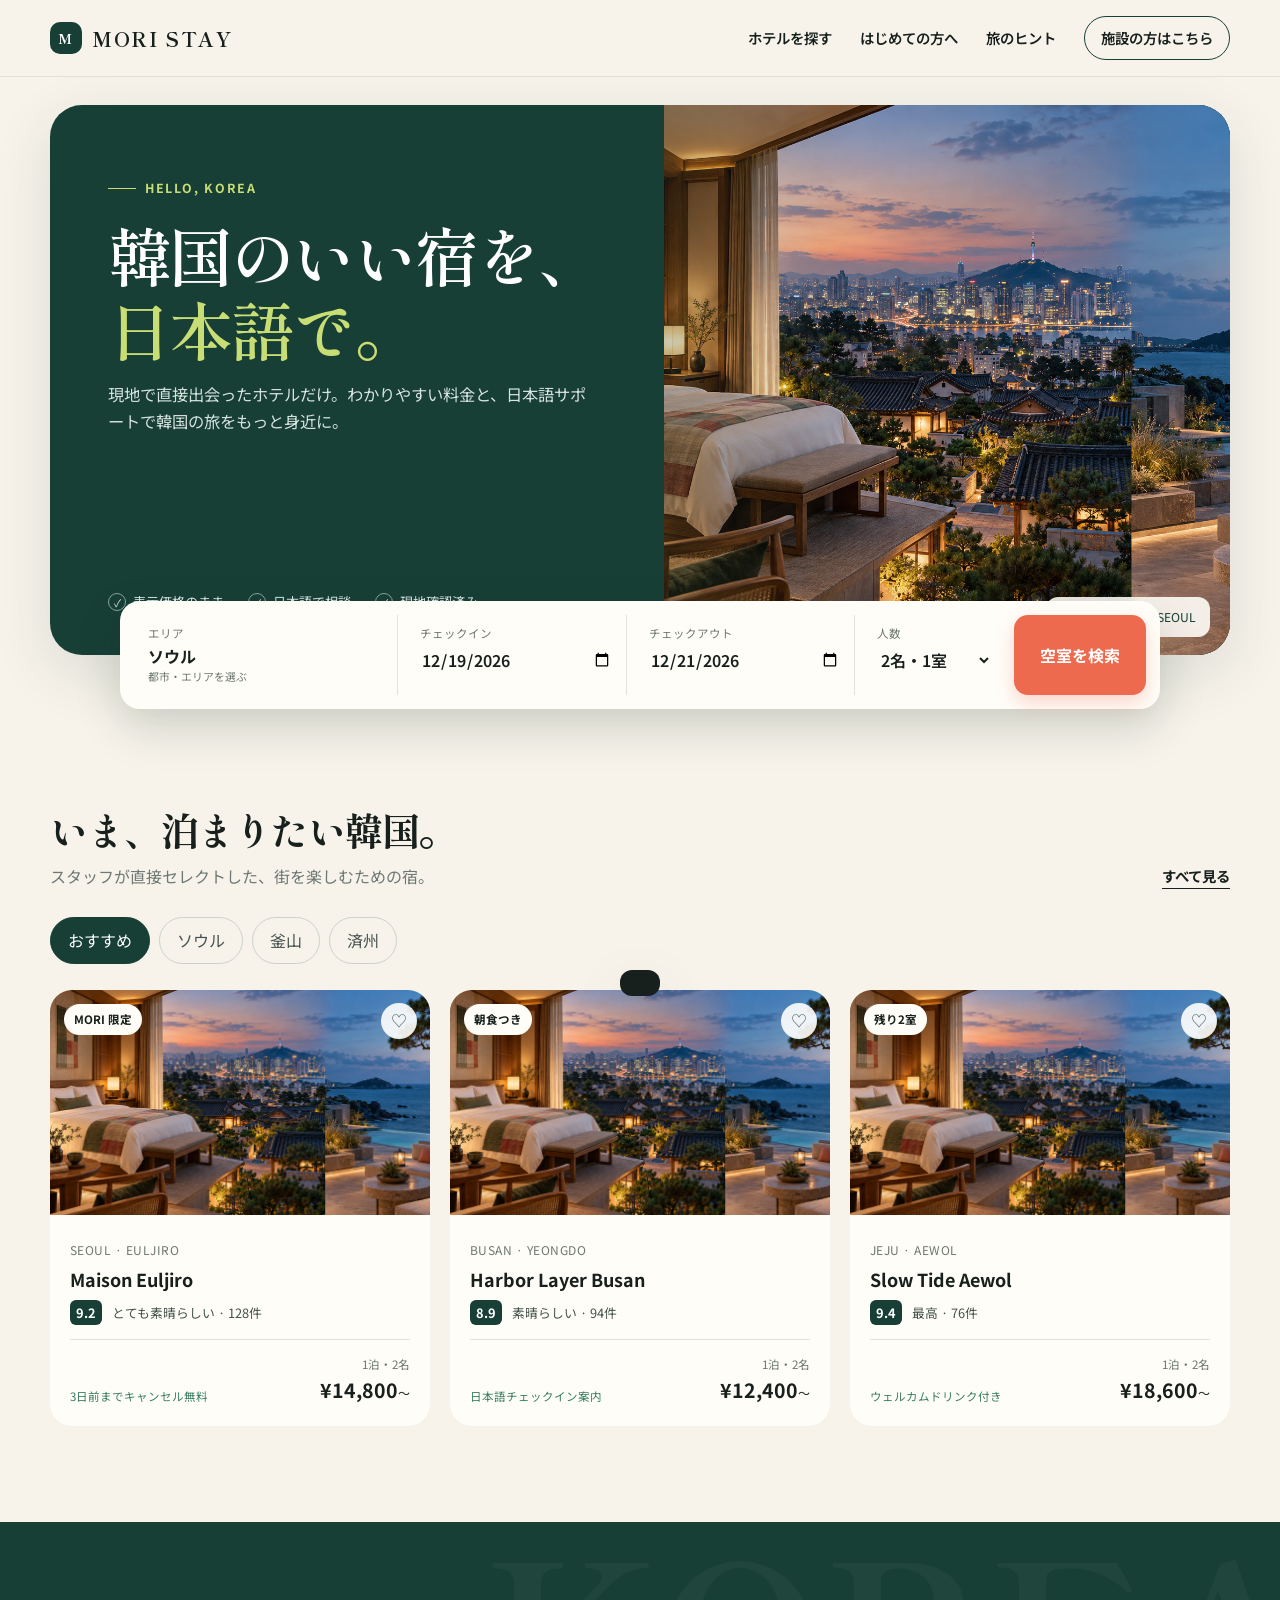
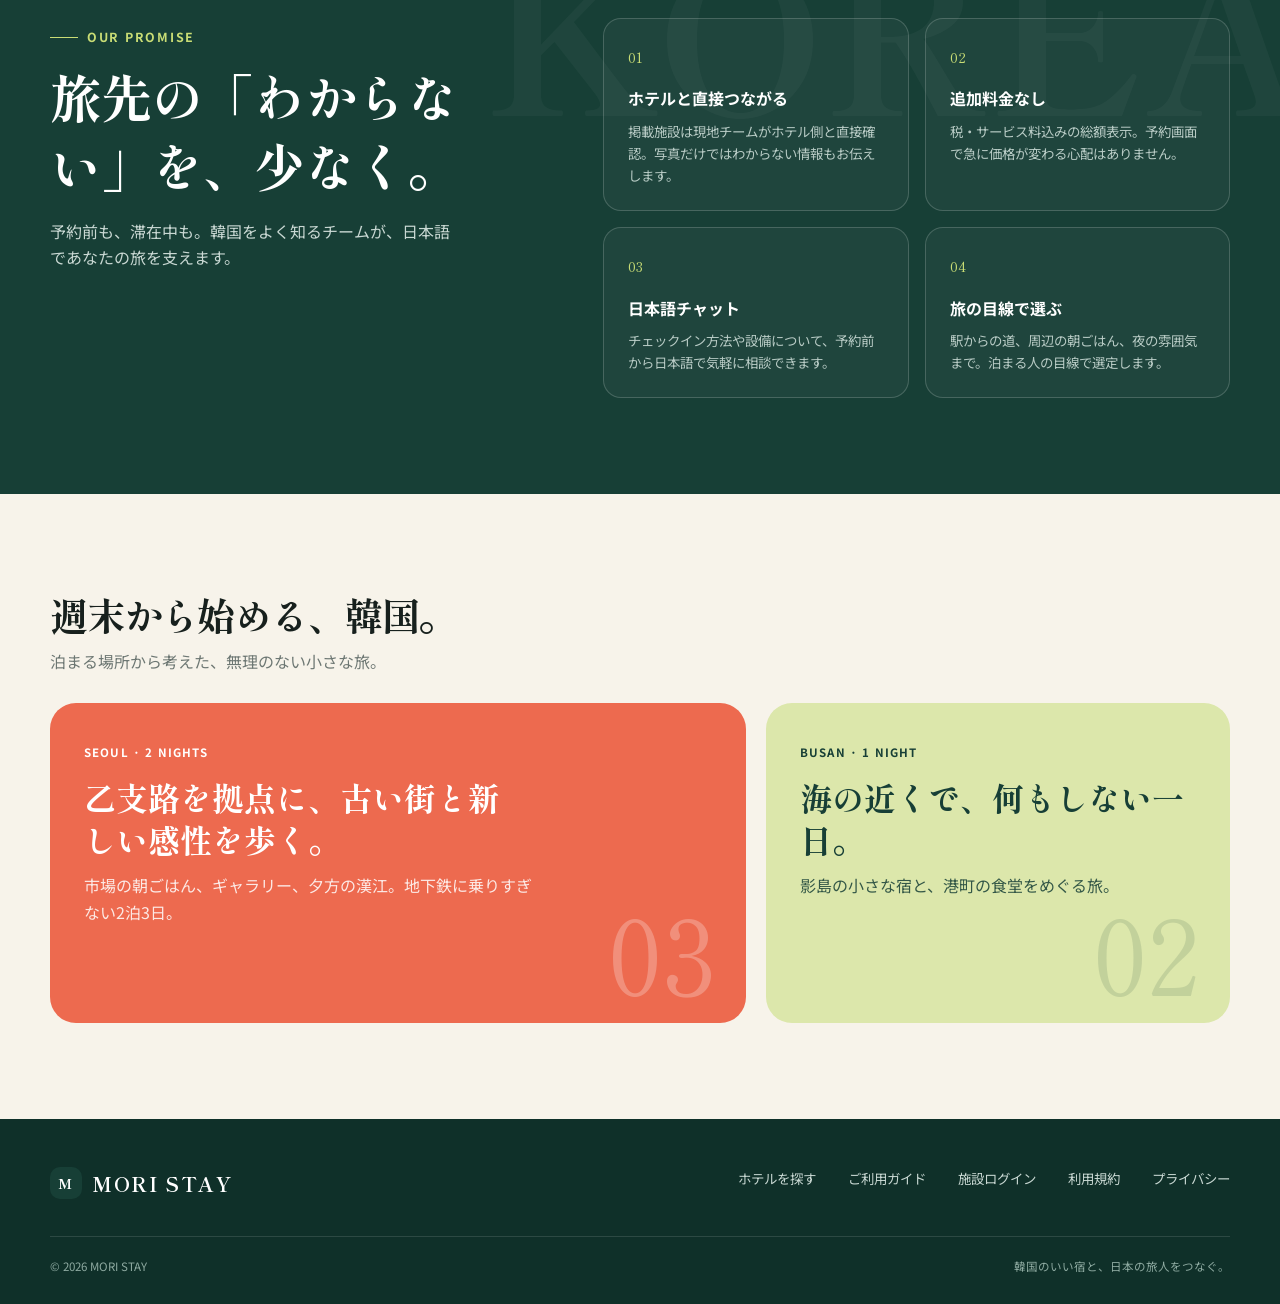
==== mori-stay/index.html @ b8c3f59a "Add MORI STAY hotel booking site" ====
<!doctype html>
<html lang="ja">
<head>
  <meta charset="utf-8">
  <meta name="viewport" content="width=device-width, initial-scale=1">
  <meta name="description" content="日本語で見つかる、韓国のいい宿。現地で選んだホテルを、わかりやすい料金と日本語サポートで予約できます。">
  <meta name="theme-color" content="#173f36">
  <title>MORI STAY｜韓国ホテル予約</title>
  <link rel="preconnect" href="https://fonts.googleapis.com">
  <link rel="preconnect" href="https://fonts.gstatic.com" crossorigin>
  <link href="https://fonts.googleapis.com/css2?family=Noto+Sans+JP:wght@400;500;600;700&family=Shippori+Mincho:wght@500;600;700&display=swap" rel="stylesheet">
  <link rel="icon" type="image/svg+xml" href="data:image/svg+xml,%3Csvg xmlns='http://www.w3.org/2000/svg' viewBox='0 0 64 64'%3E%3Crect width='64' height='64' rx='16' fill='%23173f36'/%3E%3Cpath d='M17 43V23l15 14 15-14v20' fill='none' stroke='%23f5e9cc' stroke-width='6' stroke-linecap='round' stroke-linejoin='round'/%3E%3C/svg%3E">
  <style>
    :root{--forest:#173f36;--forest-2:#0f3029;--cream:#f7f3ea;--paper:#fffdf8;--ink:#17201d;--muted:#6d7773;--line:#dfe4df;--coral:#ed6a4f;--lime:#c9dd75;--shadow:0 18px 60px rgba(16,48,41,.12);--radius:22px}
    *{box-sizing:border-box}html{scroll-behavior:smooth}body{margin:0;background:var(--cream);color:var(--ink);font-family:'Noto Sans JP',sans-serif;font-size:16px;line-height:1.65}button,input,select{font:inherit}button,a{cursor:pointer}a{color:inherit;text-decoration:none}.wrap{width:min(1180px,calc(100% - 40px));margin:auto}
    header{position:sticky;top:0;z-index:20;background:rgba(247,243,234,.88);backdrop-filter:blur(16px);border-bottom:1px solid rgba(23,63,54,.1)}.nav{height:76px;display:flex;align-items:center;justify-content:space-between}.brand{font-family:'Shippori Mincho',serif;font-weight:700;letter-spacing:.08em;font-size:1.25rem;display:flex;gap:10px;align-items:center}.brand-mark{width:32px;height:32px;border-radius:10px;background:var(--forest);color:#fff;display:grid;place-items:center;font-size:.9rem}.nav-links{display:flex;align-items:center;gap:28px;font-size:.9rem;font-weight:600}.partner-link{border:1px solid var(--forest);padding:9px 16px;border-radius:999px}.menu{display:none;background:none;border:0;font-size:1.4rem}
    .hero{padding:28px 0 0}.hero-grid{min-height:550px;border-radius:32px;overflow:hidden;background:var(--forest);display:grid;grid-template-columns:1.04fr .96fr;box-shadow:var(--shadow)}.hero-copy{padding:64px 58px 42px;color:white;display:flex;flex-direction:column;justify-content:space-between}.eyebrow{display:inline-flex;align-items:center;gap:9px;font-size:.78rem;font-weight:700;letter-spacing:.14em;color:var(--lime)}.eyebrow:before{content:'';width:28px;height:1px;background:currentColor}.hero h1{font-family:'Shippori Mincho',serif;font-size:clamp(2.6rem,5vw,4.7rem);line-height:1.16;letter-spacing:-.04em;margin:18px 0 16px;font-weight:600}.hero h1 em{font-style:normal;color:var(--lime)}.hero-sub{max-width:480px;color:#d7e3df;font-size:1.02rem;margin:0}.trust-row{display:flex;gap:24px;color:#d9e6e1;font-size:.82rem}.trust-row span{display:flex;align-items:center;gap:7px}.trust-row i{width:18px;height:18px;border:1px solid #83a59b;border-radius:50%;display:grid;place-items:center;font-style:normal;font-size:.65rem}.hero-visual{position:relative;min-height:500px;background:linear-gradient(145deg,#265e51,#0e2a24)}.hero-visual img{width:100%;height:100%;object-fit:cover;display:block;filter:saturate(.88)}.hero-visual:after{content:'';position:absolute;inset:0;background:linear-gradient(90deg,rgba(23,63,54,.22),transparent 35%)}.image-note{position:absolute;right:20px;bottom:18px;z-index:2;background:rgba(255,253,248,.9);backdrop-filter:blur(8px);padding:10px 14px;border-radius:12px;font-size:.76rem;color:var(--forest)}
    .search-shell{position:relative;z-index:5;margin:-54px auto 0;width:min(1040px,calc(100% - 64px));background:var(--paper);border-radius:20px;padding:14px;box-shadow:0 18px 45px rgba(15,48,41,.18);display:grid;grid-template-columns:1.2fr 1fr 1fr .65fr auto;gap:8px}.field{padding:9px 14px;border-right:1px solid var(--line)}.field:last-of-type{border-right:0}.field label{font-size:.72rem;color:var(--muted);display:block;margin-bottom:3px}.field input,.field select{width:100%;border:0;background:transparent;color:var(--ink);outline:0;font-weight:600;min-height:28px}.search-btn{border:0;background:var(--coral);color:white;padding:0 26px;border-radius:14px;font-weight:700;min-height:58px;box-shadow:0 8px 18px rgba(237,106,79,.25)}
    section{padding:96px 0}.section-head{display:flex;align-items:end;justify-content:space-between;margin-bottom:28px}.section-head h2{font-family:'Shippori Mincho',serif;font-size:clamp(1.9rem,3vw,2.7rem);line-height:1.3;margin:0;letter-spacing:-.03em}.section-head p{color:var(--muted);margin:8px 0 0}.text-link{font-weight:700;font-size:.9rem;border-bottom:1px solid var(--ink)}
    .chips{display:flex;gap:9px;margin:0 0 24px;overflow:auto;padding-bottom:2px}.chip{border:1px solid #cbd2ce;background:transparent;border-radius:999px;padding:9px 17px;white-space:nowrap;color:#47534f}.chip.active{background:var(--forest);color:white;border-color:var(--forest)}.hotel-grid{display:grid;grid-template-columns:repeat(3,1fr);gap:20px}.hotel{background:var(--paper);border-radius:var(--radius);overflow:hidden;transition:.25s transform,.25s box-shadow}.hotel:hover{transform:translateY(-5px);box-shadow:var(--shadow)}.hotel-image{height:225px;position:relative;overflow:hidden;background:#ccd5d1}.hotel-image img{width:100%;height:100%;object-fit:cover;transition:.5s transform}.hotel:hover img{transform:scale(1.035)}.hotel:nth-child(2) img{object-position:50% 52%}.hotel:nth-child(3) img{object-position:78% 52%}.badge{position:absolute;left:14px;top:14px;background:var(--paper);border-radius:999px;padding:6px 10px;font-size:.72rem;font-weight:700}.heart{position:absolute;right:13px;top:13px;width:36px;height:36px;border:0;border-radius:50%;background:rgba(255,255,255,.9);font-size:1rem;color:#52615c}.heart.saved{color:var(--coral)}.hotel-body{padding:20px}.hotel-loc{font-size:.75rem;color:var(--muted);letter-spacing:.04em}.hotel h3{font-size:1.12rem;margin:4px 0 7px}.rating{font-size:.8rem;color:#44524d}.rating strong{background:var(--forest);color:white;padding:3px 6px;border-radius:6px;margin-right:7px}.hotel-foot{border-top:1px solid var(--line);margin-top:16px;padding-top:15px;display:flex;justify-content:space-between;align-items:end}.cancel{font-size:.72rem;color:#387d64}.price{text-align:right;font-size:.72rem;color:var(--muted)}.price strong{display:block;color:var(--ink);font-size:1.22rem}.price strong span{font-size:.75rem;font-weight:400}
    .promise{background:var(--forest);color:white;position:relative;overflow:hidden}.promise:before{content:'KOREA';position:absolute;right:-30px;top:-68px;font-family:'Shippori Mincho',serif;font-size:13rem;color:rgba(255,255,255,.035);font-weight:700}.promise-grid{display:grid;grid-template-columns:.85fr 1.15fr;gap:90px;align-items:start}.promise h2{font-family:'Shippori Mincho',serif;font-size:clamp(2rem,4vw,3.4rem);line-height:1.35;margin:14px 0 18px}.promise-lead{color:#c9d8d3;max-width:410px}.promise-list{display:grid;grid-template-columns:1fr 1fr;gap:16px}.promise-card{border:1px solid rgba(255,255,255,.18);border-radius:18px;padding:24px;min-height:170px;background:rgba(255,255,255,.035)}.promise-card .num{font-family:'Shippori Mincho',serif;color:var(--lime);font-size:.9rem}.promise-card h3{margin:16px 0 8px;font-size:1rem}.promise-card p{color:#b8cbc5;margin:0;font-size:.84rem}
    .route-grid{display:grid;grid-template-columns:1.2fr .8fr;gap:20px}.route-main,.route-side{border-radius:26px;padding:34px;min-height:320px;position:relative;overflow:hidden}.route-main{background:var(--coral);color:white}.route-side{background:#dce7ab;color:var(--forest)}.route-tag{font-size:.72rem;font-weight:700;letter-spacing:.1em}.route-grid h3{font-family:'Shippori Mincho',serif;font-size:2rem;line-height:1.3;margin:14px 0 12px;max-width:430px}.route-grid p{max-width:460px;margin:0;opacity:.85}.route-day{position:absolute;right:30px;bottom:20px;font-family:'Shippori Mincho',serif;font-size:6.5rem;line-height:1;color:rgba(255,255,255,.25)}.route-side .route-day{color:rgba(23,63,54,.13)}
    .partner{padding-top:0}.partner-box{border-radius:30px;background:var(--paper);border:1px solid var(--line);padding:48px;display:grid;grid-template-columns:1.1fr .9fr;align-items:center;gap:50px}.partner h2{font-family:'Shippori Mincho',serif;font-size:2.25rem;line-height:1.35;margin:0 0 12px}.partner p{color:var(--muted);margin:0;max-width:560px}.partner-points{display:flex;gap:24px;margin-top:24px;font-size:.82rem;font-weight:600}.partner-points span:before{content:'✓';color:#338063;margin-right:6px}.partner-action{text-align:right}.partner-action a{display:inline-block;background:var(--forest);color:white;padding:15px 24px;border-radius:13px;font-weight:700}.partner-action small{display:block;margin-top:9px;color:var(--muted)}
    footer{background:var(--forest-2);color:#c9d8d3;padding:48px 0 28px}.footer-top{display:flex;justify-content:space-between;gap:40px}.footer-brand{color:white}.footer-links{display:flex;gap:32px;font-size:.84rem}.footer-bottom{border-top:1px solid rgba(255,255,255,.12);margin-top:36px;padding-top:20px;display:flex;justify-content:space-between;font-size:.72rem;color:#8eaaa1}
    .toast{position:fixed;left:50%;bottom:24px;transform:translate(-50%,120px);background:#17201d;color:white;padding:13px 20px;border-radius:12px;z-index:40;transition:.3s;box-shadow:var(--shadow);font-size:.88rem}.toast.show{transform:translate(-50%,0)}
    @media(max-width:900px){.nav-links a:not(.partner-link){display:none}.hero-grid{grid-template-columns:1fr}.hero-copy{padding:50px 38px 80px;min-height:450px}.hero-visual{min-height:340px}.search-shell{grid-template-columns:1fr 1fr;margin-top:-40px}.field{border-right:0;border-bottom:1px solid var(--line)}.search-btn{grid-column:1/-1}.hotel-grid{grid-template-columns:1fr 1fr}.hotel:last-child{display:none}.promise-grid{grid-template-columns:1fr;gap:40px}.route-grid,.partner-box{grid-template-columns:1fr}.partner-action{text-align:left}}
    @media(max-width:600px){.wrap{width:min(100% - 28px,1180px)}.nav{height:66px}.nav-links{gap:10px}.partner-link{font-size:.78rem;padding:8px 11px}.hero{padding-top:14px}.hero-grid{border-radius:22px}.hero-copy{padding:40px 24px 75px;min-height:420px}.hero h1{font-size:2.65rem}.trust-row{gap:12px;flex-wrap:wrap}.hero-visual{min-height:280px}.search-shell{width:calc(100% - 42px);grid-template-columns:1fr;padding:10px;margin-top:-30px}.field{padding:8px 10px}.field:nth-of-type(n+3){display:none}.search-btn{min-height:52px}section{padding:70px 0}.section-head{align-items:start}.text-link{display:none}.hotel-grid{display:flex;overflow-x:auto;scroll-snap-type:x mandatory;margin-right:-14px;padding-right:14px}.hotel{min-width:84vw;scroll-snap-align:start}.hotel:last-child{display:block}.promise-list{grid-template-columns:1fr}.route-grid{grid-template-columns:1fr}.route-main,.route-side{min-height:290px;padding:28px}.partner-box{padding:30px 24px}.partner-points{display:grid;gap:8px}.footer-top,.footer-bottom{display:grid}.footer-links{flex-wrap:wrap;gap:14px 22px}}
  </style>
  <style>
    .search-zone{position:relative;z-index:8;width:min(1040px,calc(100% - 64px));margin:-54px auto 0}.search-zone .search-shell{width:100%;margin:0}.area-trigger{width:100%;border:0;background:transparent;text-align:left;padding:0;display:flex;flex-direction:column;color:var(--ink);min-height:28px}.area-trigger span{font-weight:700;line-height:1.25}.area-trigger small{font-size:.68rem;color:var(--muted);font-weight:400;margin-top:2px}.area-panel{position:absolute;left:0;right:0;top:calc(100% + 10px);background:var(--paper);border-radius:20px;padding:24px;box-shadow:0 24px 70px rgba(15,48,41,.22);border:1px solid rgba(23,63,54,.1);z-index:10}.area-panel[hidden]{display:none}.area-panel-head{display:flex;align-items:center;justify-content:space-between;margin-bottom:16px}.area-panel-head strong{font-family:'Shippori Mincho',serif;font-size:1.2rem}.area-close{border:0;background:#eef1ee;width:34px;height:34px;border-radius:50%;font-size:1.15rem;color:var(--forest)}.area-tabs{display:grid;grid-template-columns:repeat(4,1fr);border:1px solid var(--line);border-radius:12px;overflow:hidden;margin-bottom:18px}.area-tab{border:0;border-right:1px solid var(--line);background:#fff;padding:12px 8px;color:#58645f;font-weight:600}.area-tab:last-child{border-right:0}.area-tab.active{background:var(--forest);color:white}.area-group{display:grid;grid-template-columns:repeat(4,1fr);gap:9px}.area-group[hidden]{display:none}.area-option{border:1px solid transparent;background:#f1f3f1;border-radius:10px;padding:11px 12px;text-align:left;color:#48534f;font-size:.86rem}.area-option:hover,.area-option:focus-visible{border-color:var(--forest);background:white;outline:0;color:var(--forest)}.area-hint{display:flex;justify-content:space-between;align-items:center;margin-top:16px;color:var(--muted);font-size:.74rem}.map-link{border:0;background:none;color:var(--forest);font-weight:700;text-decoration:underline}.pin{margin-right:6px}.area-selected{color:var(--coral)!important}
    @media(max-width:900px){.search-zone{width:min(1040px,calc(100% - 64px));margin-top:-40px}.search-zone .search-shell{grid-template-columns:1fr 1fr}.area-panel{padding:20px}.area-group{grid-template-columns:repeat(3,1fr)}}
    @media(max-width:600px){.search-zone{width:calc(100% - 42px);margin-top:-30px}.search-zone .search-shell{grid-template-columns:1fr}.area-panel{position:fixed;left:10px;right:10px;top:auto;bottom:10px;max-height:76vh;overflow:auto;border-radius:22px;padding:20px}.area-tabs{grid-template-columns:repeat(4,1fr);position:sticky;top:-20px;background:#fff;z-index:2;padding-top:2px}.area-tab{font-size:.78rem;padding:11px 4px}.area-group{grid-template-columns:1fr 1fr}.area-option{font-size:.8rem}.area-hint span{display:none}}
  </style>
</head>
<body>
  <header><div class="wrap nav"><a class="brand" href="#"><span class="brand-mark">M</span>MORI STAY</a><nav class="nav-links" aria-label="メインナビゲーション"><a href="#hotels">ホテルを探す</a><a href="#promise">はじめての方へ</a><a href="#routes">旅のヒント</a><a class="partner-link" href="./partner/">施設の方はこちら</a></nav></div></header>
  <main>
    <div class="hero"><div class="wrap hero-grid"><div class="hero-copy"><div><span class="eyebrow">HELLO, KOREA</span><h1>韓国のいい宿を、<br><em>日本語で。</em></h1><p class="hero-sub">現地で直接出会ったホテルだけ。わかりやすい料金と、日本語サポートで韓国の旅をもっと身近に。</p></div><div class="trust-row"><span><i>✓</i>表示価格のまま</span><span><i>✓</i>日本語で相談</span><span><i>✓</i>現地確認済み</span></div></div><div class="hero-visual"><img src="assets/korea-stay.png" alt="ソウルの街並みと韓国らしい滞在風景"><span class="image-note">今月のおすすめ · SEOUL</span></div></div></div>
    <div class="search-zone"><form class="search-shell" id="searchForm"><div class="field"><label for="areaTrigger">エリア</label><input id="area" type="hidden" value="ソウル"><button class="area-trigger" id="areaTrigger" type="button" aria-haspopup="dialog" aria-expanded="false"><span>ソウル</span><small>都市・エリアを選ぶ</small></button></div><div class="field"><label for="checkin">チェックイン</label><input id="checkin" type="date" required></div><div class="field"><label for="checkout">チェックアウト</label><input id="checkout" type="date" required></div><div class="field"><label for="guests">人数</label><select id="guests"><option>2名・1室</option><option>1名・1室</option><option>3名・1室</option><option>4名・2室</option></select></div><button class="search-btn" type="submit">空室を検索</button></form>
      <div class="area-panel" id="areaPanel" role="dialog" aria-label="宿泊エリアを選択" hidden><div class="area-panel-head"><strong>宿泊エリアを選ぶ</strong><button class="area-close" id="areaClose" type="button" aria-label="閉じる">×</button></div><div class="area-tabs" role="tablist"><button class="area-tab active" type="button" data-tab="seoul">ソウル</button><button class="area-tab" type="button" data-tab="busan">釜山</button><button class="area-tab" type="button" data-tab="jeju">済州</button><button class="area-tab" type="button" data-tab="other">その他</button></div>
        <div class="area-group" data-group="seoul"><button class="area-option" type="button" data-city="seoul">明洞</button><button class="area-option" type="button" data-city="seoul">東大門</button><button class="area-option" type="button" data-city="seoul">江南・COEX</button><button class="area-option" type="button" data-city="seoul">弘大</button><button class="area-option" type="button" data-city="seoul">鍾路・仁寺洞</button><button class="area-option" type="button" data-city="seoul">南大門・ソウル駅</button><button class="area-option" type="button" data-city="seoul">市庁・光化門</button><button class="area-option" type="button" data-city="seoul">新村・梨大</button><button class="area-option" type="button" data-city="seoul">乙支路・忠武路</button></div>
        <div class="area-group" data-group="busan" hidden><button class="area-option" type="button" data-city="busan">海雲台</button><button class="area-option" type="button" data-city="busan">広安里</button><button class="area-option" type="button" data-city="busan">西面</button><button class="area-option" type="button" data-city="busan">南浦洞・チャガルチ</button><button class="area-option" type="button" data-city="busan">釜山駅</button><button class="area-option" type="button" data-city="busan">影島</button><button class="area-option" type="button" data-city="busan">機張</button></div>
        <div class="area-group" data-group="jeju" hidden><button class="area-option" type="button" data-city="jeju">済州市・空港</button><button class="area-option" type="button" data-city="jeju">涯月・翰林</button><button class="area-option" type="button" data-city="jeju">中文・西帰浦</button><button class="area-option" type="button" data-city="jeju">城山・牛島</button><button class="area-option" type="button" data-city="jeju">咸徳・朝天</button></div>
        <div class="area-group" data-group="other" hidden><button class="area-option" type="button" data-city="other">仁川・空港</button><button class="area-option" type="button" data-city="other">水原</button><button class="area-option" type="button" data-city="other">慶州</button><button class="area-option" type="button" data-city="other">江陵</button><button class="area-option" type="button" data-city="other">大邱</button><button class="area-option" type="button" data-city="other">大田</button></div>
        <div class="area-hint"><span>人気エリアからホテルを絞り込めます</span><button class="map-link" type="button" id="mapLink"><span class="pin">⌖</span>地図から探す</button></div>
      </div>
    </div>
    <section id="hotels"><div class="wrap"><div class="section-head"><div><h2>いま、泊まりたい韓国。</h2><p>スタッフが直接セレクトした、街を楽しむための宿。</p></div><a class="text-link" href="#hotels">すべて見る</a></div><div class="chips" role="tablist"><button class="chip active" data-city="all">おすすめ</button><button class="chip" data-city="seoul">ソウル</button><button class="chip" data-city="busan">釜山</button><button class="chip" data-city="jeju">済州</button></div><div class="hotel-grid">
      <article class="hotel" data-city="seoul"><div class="hotel-image"><img src="assets/korea-stay.png" alt="ソウルのブティックホテル"><span class="badge">MORI 限定</span><button class="heart" aria-label="お気に入りに追加">♡</button></div><div class="hotel-body"><span class="hotel-loc">SEOUL · EULJIRO</span><h3>Maison Euljiro</h3><div class="rating"><strong>9.2</strong> とても素晴らしい · 128件</div><div class="hotel-foot"><span class="cancel">3日前までキャンセル無料</span><span class="price">1泊・2名<strong>¥14,800<span>〜</span></strong></span></div></div></article>
      <article class="hotel" data-city="busan"><div class="hotel-image"><img src="assets/korea-stay.png" alt="釜山のオーシャンビューホテル"><span class="badge">朝食つき</span><button class="heart" aria-label="お気に入りに追加">♡</button></div><div class="hotel-body"><span class="hotel-loc">BUSAN · YEONGDO</span><h3>Harbor Layer Busan</h3><div class="rating"><strong>8.9</strong> 素晴らしい · 94件</div><div class="hotel-foot"><span class="cancel">日本語チェックイン案内</span><span class="price">1泊・2名<strong>¥12,400<span>〜</span></strong></span></div></div></article>
      <article class="hotel" data-city="jeju"><div class="hotel-image"><img src="assets/korea-stay.png" alt="済州の静かなステイ"><span class="badge">残り2室</span><button class="heart" aria-label="お気に入りに追加">♡</button></div><div class="hotel-body"><span class="hotel-loc">JEJU · AEWOL</span><h3>Slow Tide Aewol</h3><div class="rating"><strong>9.4</strong> 最高 · 76件</div><div class="hotel-foot"><span class="cancel">ウェルカムドリンク付き</span><span class="price">1泊・2名<strong>¥18,600<span>〜</span></strong></span></div></div></article>
    </div></div></section>
    <section class="promise" id="promise"><div class="wrap promise-grid"><div><span class="eyebrow">OUR PROMISE</span><h2>旅先の「わからない」を、少なく。</h2><p class="promise-lead">予約前も、滞在中も。韓国をよく知るチームが、日本語であなたの旅を支えます。</p></div><div class="promise-list"><div class="promise-card"><span class="num">01</span><h3>ホテルと直接つながる</h3><p>掲載施設は現地チームがホテル側と直接確認。写真だけではわからない情報もお伝えします。</p></div><div class="promise-card"><span class="num">02</span><h3>追加料金なし</h3><p>税・サービス料込みの総額表示。予約画面で急に価格が変わる心配はありません。</p></div><div class="promise-card"><span class="num">03</span><h3>日本語チャット</h3><p>チェックイン方法や設備について、予約前から日本語で気軽に相談できます。</p></div><div class="promise-card"><span class="num">04</span><h3>旅の目線で選ぶ</h3><p>駅からの道、周辺の朝ごはん、夜の雰囲気まで。泊まる人の目線で選定します。</p></div></div></div></section>
    <section id="routes"><div class="wrap"><div class="section-head"><div><h2>週末から始める、韓国。</h2><p>泊まる場所から考えた、無理のない小さな旅。</p></div></div><div class="route-grid"><article class="route-main"><span class="route-tag">SEOUL · 2 NIGHTS</span><h3>乙支路を拠点に、古い街と新しい感性を歩く。</h3><p>市場の朝ごはん、ギャラリー、夕方の漢江。地下鉄に乗りすぎない2泊3日。</p><span class="route-day">03</span></article><article class="route-side"><span class="route-tag">BUSAN · 1 NIGHT</span><h3>海の近くで、何もしない一日。</h3><p>影島の小さな宿と、港町の食堂をめぐる旅。</p><span class="route-day">02</span></article></div></div></section>
  </main>
  <footer><div class="wrap"><div class="footer-top"><a class="brand footer-brand" href="#"><span class="brand-mark">M</span>MORI STAY</a><div class="footer-links"><a href="#hotels">ホテルを探す</a><a href="#promise">ご利用ガイド</a><a href="./partner/">施設ログイン</a><a href="#">利用規約</a><a href="#">プライバシー</a></div></div><div class="footer-bottom"><span>© 2026 MORI STAY</span><span>韓国のいい宿と、日本の旅人をつなぐ。</span></div></div></footer>
  <div class="toast" id="toast" role="status" aria-live="polite"></div>
  <script>
    const toast=(message)=>{const el=document.getElementById('toast');el.textContent=message;el.classList.add('show');setTimeout(()=>el.classList.remove('show'),2600)};
    const today=new Date();const next=new Date(today);next.setDate(today.getDate()+14);const out=new Date(next);out.setDate(next.getDate()+2);const iso=d=>d.toISOString().slice(0,10);document.getElementById('checkin').value=iso(next);document.getElementById('checkout').value=iso(out);document.getElementById('checkin').min=iso(today);document.getElementById('checkout').min=iso(today);
    document.getElementById('searchForm').addEventListener('submit',e=>{e.preventDefault();const area=document.getElementById('area').value;toast(area+'の空室を確認中です（デモ）');document.getElementById('hotels').scrollIntoView({behavior:'smooth'})});
    document.querySelectorAll('.chip').forEach(chip=>chip.addEventListener('click',()=>{document.querySelectorAll('.chip').forEach(c=>c.classList.remove('active'));chip.classList.add('active');const city=chip.dataset.city;document.querySelectorAll('.hotel').forEach(h=>h.style.display=(city==='all'||h.dataset.city===city)?'block':'none')}));
    document.querySelectorAll('.heart').forEach(btn=>btn.addEventListener('click',()=>{btn.classList.toggle('saved');btn.textContent=btn.classList.contains('saved')?'♥':'♡';toast(btn.classList.contains('saved')?'お気に入りに追加しました':'お気に入りから外しました')}));
    const areaPanel=document.getElementById('areaPanel');const areaTrigger=document.getElementById('areaTrigger');const closeArea=()=>{areaPanel.hidden=true;areaTrigger.setAttribute('aria-expanded','false')};const openArea=()=>{areaPanel.hidden=false;areaTrigger.setAttribute('aria-expanded','true')};areaTrigger.addEventListener('click',()=>areaPanel.hidden?openArea():closeArea());document.getElementById('areaClose').addEventListener('click',closeArea);
    document.querySelectorAll('.area-tab').forEach(tab=>tab.addEventListener('click',()=>{document.querySelectorAll('.area-tab').forEach(t=>t.classList.toggle('active',t===tab));document.querySelectorAll('.area-group').forEach(group=>group.hidden=group.dataset.group!==tab.dataset.tab)}));
    document.querySelectorAll('.area-option').forEach(option=>option.addEventListener('click',()=>{const cityNames={seoul:'ソウル',busan:'釜山',jeju:'済州',other:'その他'};document.getElementById('area').value=cityNames[option.dataset.city]+' · '+option.textContent;areaTrigger.querySelector('span').textContent=option.textContent;areaTrigger.querySelector('small').textContent=cityNames[option.dataset.city];areaTrigger.querySelector('small').classList.add('area-selected');closeArea();const chip=document.querySelector('.chip[data-city="'+option.dataset.city+'"]');if(chip)chip.click()}));
    document.getElementById('mapLink').addEventListener('click',()=>toast('地図検索は次のステップで追加できます'));document.addEventListener('keydown',e=>{if(e.key==='Escape')closeArea()});document.addEventListener('click',e=>{if(!e.target.closest('.search-zone'))closeArea()});
  </script>
</body>
</html>
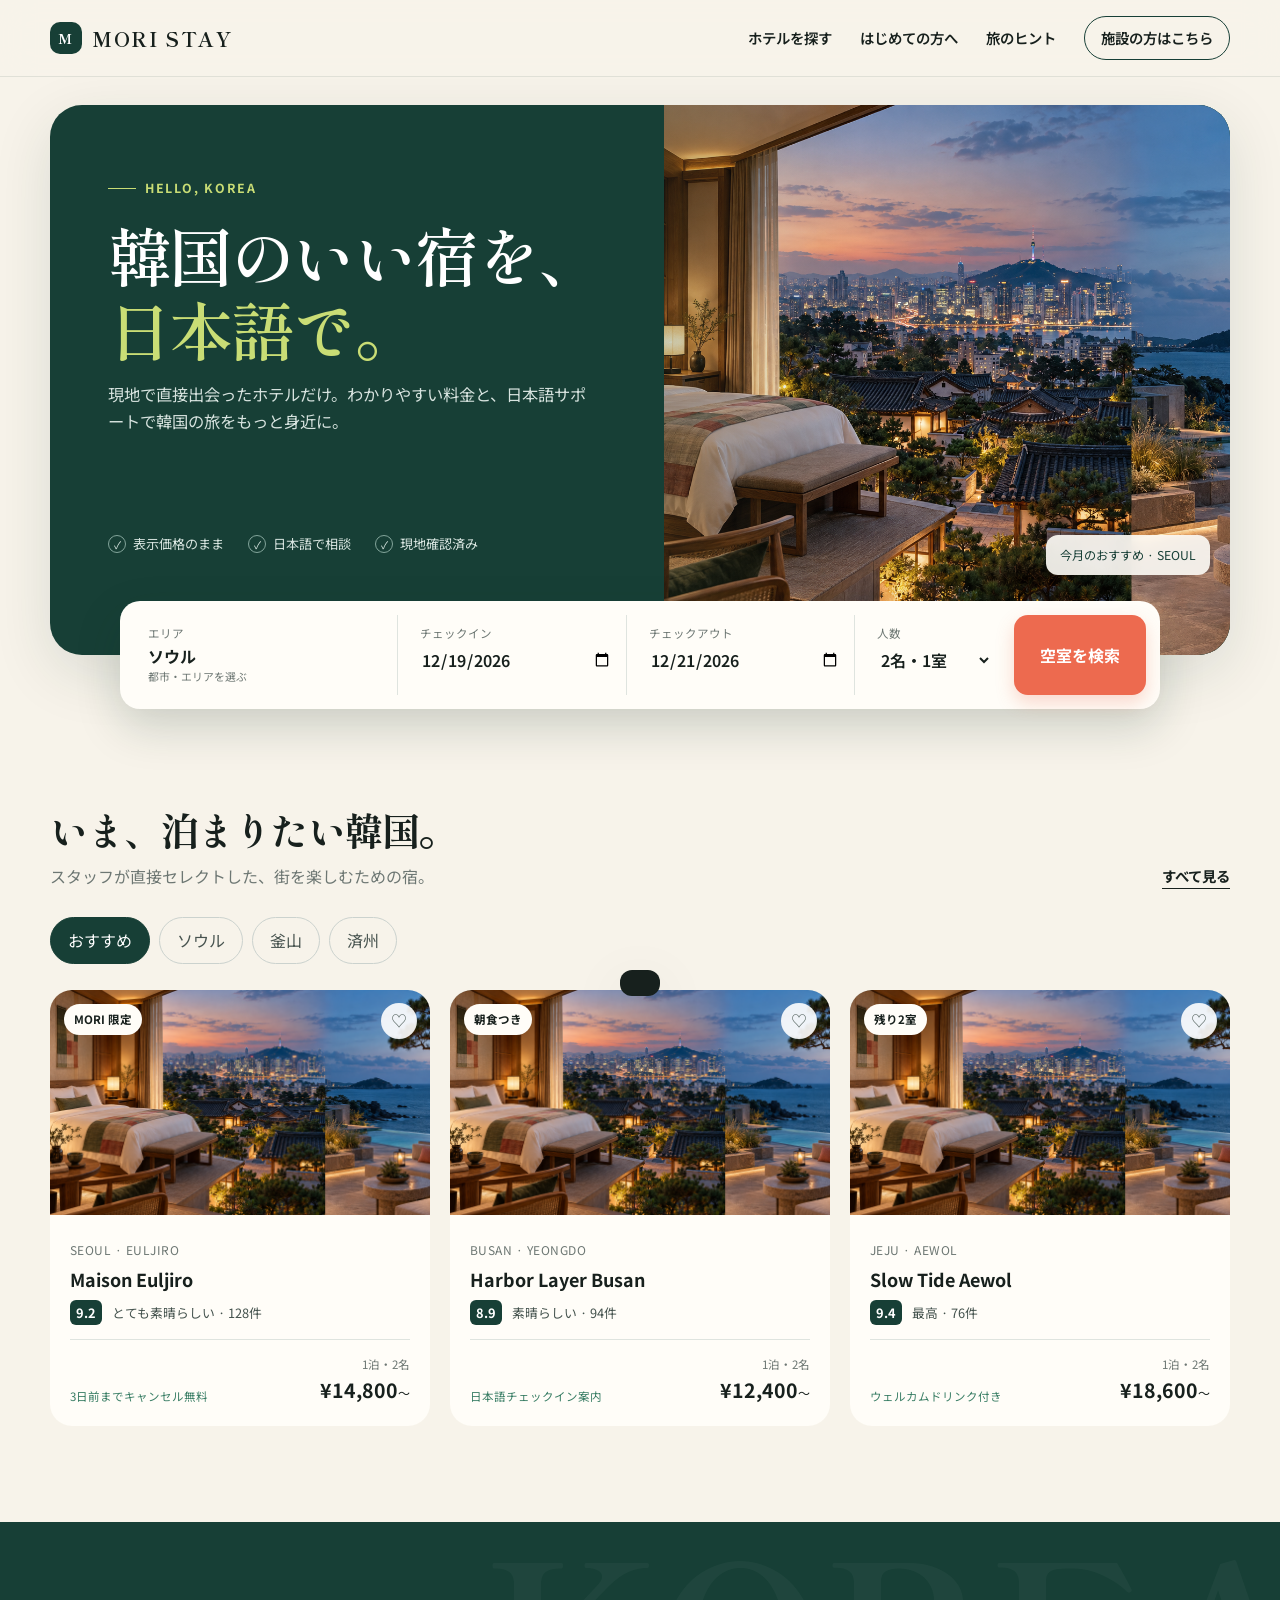
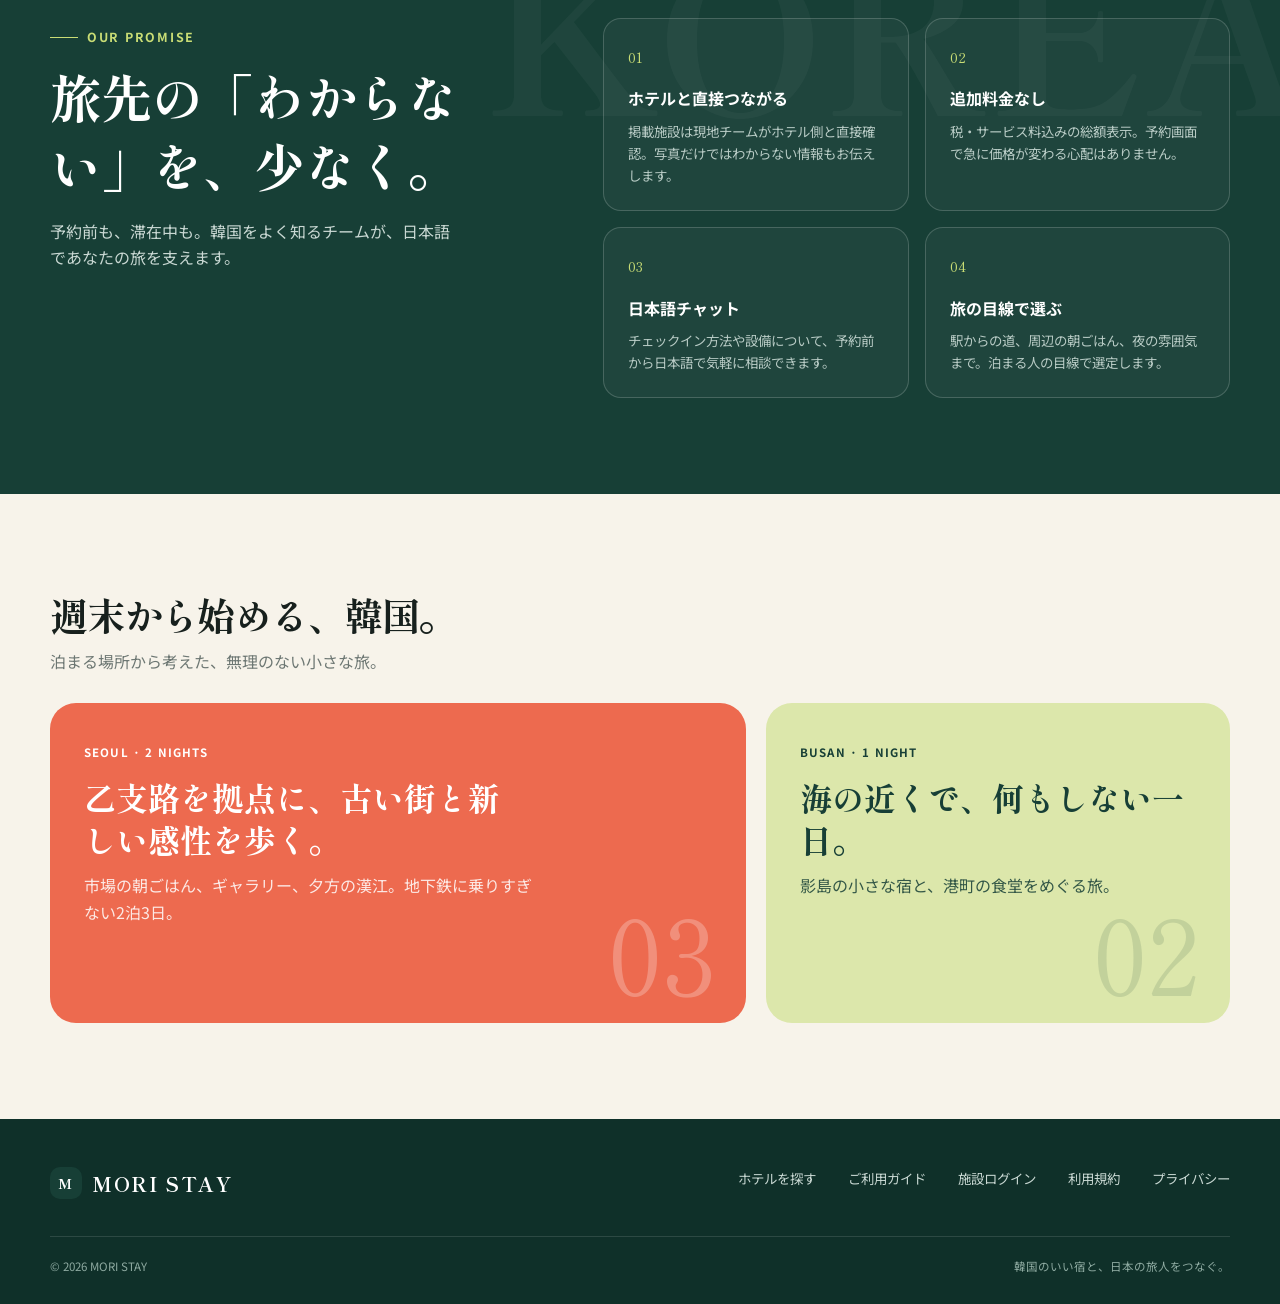
==== commit 1a5b2a02: "Fix MORI STAY text overlap and responsive layouts" ====
--- a/mori-stay/index.html
+++ b/mori-stay/index.html
@@ -30,6 +30,10 @@
     .search-zone{position:relative;z-index:8;width:min(1040px,calc(100% - 64px));margin:-54px auto 0}.search-zone .search-shell{width:100%;margin:0}.area-trigger{width:100%;border:0;background:transparent;text-align:left;padding:0;display:flex;flex-direction:column;color:var(--ink);min-height:28px}.area-trigger span{font-weight:700;line-height:1.25}.area-trigger small{font-size:.68rem;color:var(--muted);font-weight:400;margin-top:2px}.area-panel{position:absolute;left:0;right:0;top:calc(100% + 10px);background:var(--paper);border-radius:20px;padding:24px;box-shadow:0 24px 70px rgba(15,48,41,.22);border:1px solid rgba(23,63,54,.1);z-index:10}.area-panel[hidden]{display:none}.area-panel-head{display:flex;align-items:center;justify-content:space-between;margin-bottom:16px}.area-panel-head strong{font-family:'Shippori Mincho',serif;font-size:1.2rem}.area-close{border:0;background:#eef1ee;width:34px;height:34px;border-radius:50%;font-size:1.15rem;color:var(--forest)}.area-tabs{display:grid;grid-template-columns:repeat(4,1fr);border:1px solid var(--line);border-radius:12px;overflow:hidden;margin-bottom:18px}.area-tab{border:0;border-right:1px solid var(--line);background:#fff;padding:12px 8px;color:#58645f;font-weight:600}.area-tab:last-child{border-right:0}.area-tab.active{background:var(--forest);color:white}.area-group{display:grid;grid-template-columns:repeat(4,1fr);gap:9px}.area-group[hidden]{display:none}.area-option{border:1px solid transparent;background:#f1f3f1;border-radius:10px;padding:11px 12px;text-align:left;color:#48534f;font-size:.86rem}.area-option:hover,.area-option:focus-visible{border-color:var(--forest);background:white;outline:0;color:var(--forest)}.area-hint{display:flex;justify-content:space-between;align-items:center;margin-top:16px;color:var(--muted);font-size:.74rem}.map-link{border:0;background:none;color:var(--forest);font-weight:700;text-decoration:underline}.pin{margin-right:6px}.area-selected{color:var(--coral)!important}
     @media(max-width:900px){.search-zone{width:min(1040px,calc(100% - 64px));margin-top:-40px}.search-zone .search-shell{grid-template-columns:1fr 1fr}.area-panel{padding:20px}.area-group{grid-template-columns:repeat(3,1fr)}}
     @media(max-width:600px){.search-zone{width:calc(100% - 42px);margin-top:-30px}.search-zone .search-shell{grid-template-columns:1fr}.area-panel{position:fixed;left:10px;right:10px;top:auto;bottom:10px;max-height:76vh;overflow:auto;border-radius:22px;padding:20px}.area-tabs{grid-template-columns:repeat(4,1fr);position:sticky;top:-20px;background:#fff;z-index:2;padding-top:2px}.area-tab{font-size:.78rem;padding:11px 4px}.area-group{grid-template-columns:1fr 1fr}.area-option{font-size:.8rem}.area-hint span{display:none}}
+    @media(min-width:901px){.hero-copy{padding-bottom:100px}.image-note{bottom:80px}}
+    @media(max-width:900px){.image-note{bottom:70px}}
+    @media(max-width:600px){.hero h1{font-size:clamp(1.7rem,8.4vw,2.65rem)}.image-note{bottom:55px}}
+    @media(max-width:360px){.nav{gap:8px}.brand{font-size:1rem;letter-spacing:.04em;gap:7px;white-space:nowrap}.brand-mark{width:28px;height:28px;flex:0 0 28px}.partner-link{font-size:.67rem;padding:7px 8px;white-space:nowrap}}
   </style>
 </head>
 <body>
